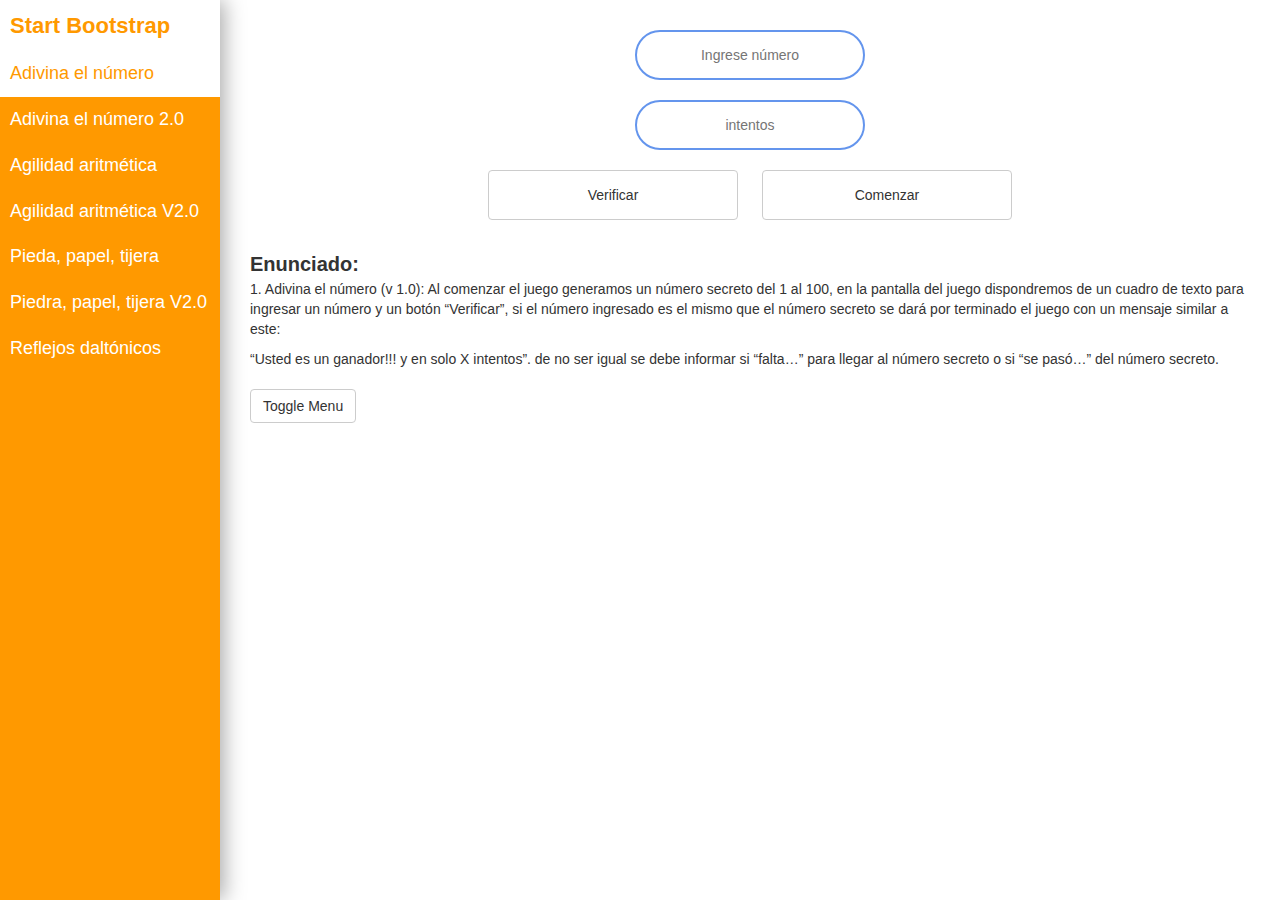
==== adivinaElNumero.html @ bc104cb0 "TPLAB4 - Sidebar games" ====
<!DOCTYPE html>
<html lang="en">
    <head>
        <meta charset="utf-8">
        <meta http-equiv="X-UA-Compatible" content="IE=edge">
        <meta name="viewport" content="width=device-width, initial-scale=1">
        <meta name="description" content="">
        <meta name="author" content="">

        <title>Simple Sidebar - Start Bootstrap Template</title>

        <link href="css/bootstrap.min.css" rel="stylesheet">
        <link href="css/simple-sidebar.css" rel="stylesheet">
    </head>

    <body>

        <div id="wrapper">
            <!-- Sidebar -->
            <div id="sidebar-wrapper">
                <span class=items-content>
                    <ul class="sidebar-nav">
                        <li class="sidebar-brand title"> <a href="index.html"> Start Bootstrap </a> </li>

                        <li> <a class="active" href="adivinaElNumero.html"> Adivina el número </a> </li>

                        <li> <a href="adivinaElNumero2.html"> Adivina el número 2.0 </a> </li>

                        <li> <a href="agilidadAritmetica.html"> Agilidad aritmética </a> </li>

                        <li> <a href="agilidadAritmetica2.html"> Agilidad aritmética V2.0 </a> </li>

                        <li> <a href="piedraPapelTijera.html"> Pieda, papel, tijera </a> </li>

                        <li> <a href="piedraPapelTijera2.html"> Piedra, papel, tijera V2.0 </a> </li>

                        <li> <a href="reflejosDaltonicos.html"> Reflejos daltónicos </a></li>
                    </ul>
                </span>
            </div>

            <!-- Page Content -->
            <div id="sidebar-content" class="">
                <div class="game-content">
                    <div class=data-input-wrapper>
                        <form id="FormIngreso">
                            <span class="input-text">
                                <input type="text"  placeholder="Ingrese número" id="numero" class="number">
                            </span>
                            <span class="input-text">
                                <input type="text"  placeholder="intentos" readonly id="intentos" class="intent">
                            </span>
                        </form>
                    </div>

                    <div class="buttons-wrapper">
                        <span class=button>
                            <button class="MiBotonUTN verify-button btn btn-default">Verificar</button>
                        </span>
                        <span class="button">
                            <button class="MiBotonUTN start-button btn btn-default">Comenzar</button>
                        </span>
                    </div>

                </div>

                <div class="game-rules">
                    <span class="title">Enunciado:</span>
                    <span class=text-content>
                        <p class="text">
                            1.  Adivina el número (v 1.0):
                            Al comenzar el juego generamos un número secreto del 1 al 100, en la pantalla del juego dispondremos de un cuadro de texto para ingresar un número y un botón “Verificar”, si el número ingresado es el mismo que el número secreto se dará por terminado el juego con un mensaje similar a este: 
                        </p>
                        <p>
                            “Usted es un ganador!!! y en solo X intentos”.
                            de no ser igual se debe informar si 
                            “falta…”  para llegar al número secreto  o si 
                            “se pasó…”  del número secreto.
                        </p>
                    </span>
                </div>

    			<div class="game-actions">
                    <span class="actions-content">
                        <a href="#menu-toggle" class="btn btn-default" id="menu-toggle">Toggle Menu</a>
                    </span>
    			</div>
            </div>
        </div>

        <script src="js/jquery.js"></script>
        <script src="js/bootstrap.min.js"></script>
        <script type="text/javascript" src="js/adivinaElNumero.js"></script>

        <script>
        $("#menu-toggle").click(function(e) {
            e.preventDefault();
            $("#wrapper").toggleClass("toggled");
        });
        </script>

    </body>
</html>
---- css/simple-sidebar.css ----
html, body, #wrapper, #sidebar-wrapper, #sidebar-content{
    height: 100%;
}

#wrapper{
    display: table;
    width: 100%;
}

#wrapper.toggled #sidebar-wrapper{
    display: none !important;
    margin-left: 100px;
}

#sidebar-wrapper{
    display: table-cell;
    width: 15%;
    min-width: 220px;
    font-size: 20px;
    vertical-align: top;
    background: #FF9900;
    box-shadow: 4px 0px 20px #aaa;
}

#sidebar-wrapper .items-content {
    display: block;
}


#sidebar-wrapper .items-content ul {
    padding: 0px;
    margin: 0px;
    font-size: 18px;
}

#sidebar-wrapper .items-content ul li {
    list-style-type: none;
}

#sidebar-wrapper .items-content ul li a{
    display: block;
    padding: 10px;
    color: white;
}

#sidebar-wrapper .items-content ul li a:hover, .active{
    background: white;
    text-decoration: none !important;
    color: #FF9900 !important;
}

#sidebar-wrapper .items-content ul li.title{
    font-size: 22px;
    font-weight: bold;
}

#sidebar-content{
    display: table-cell;
}

.game-content{
    padding: 10px;
}

.game-content .data-input-wrapper{
    display: table;
    width: 100%;
}

.game-content .data-input-wrapper .input-text{
    display: block;
    margin: 20px 10px;
    text-align: center;
}

.game-content .data-input-wrapper .input-text input{
    height: 50px;
    width: 230px;
    text-align: center;
    border-radius: 30px;
    border: 2px solid;
    border-color: cornflowerblue;
}

.game-content .data-input-wrapper .reset{
    text-align: end;
    display: block;
    margin: 30px 10px;
}

.game-content .data-input-wrapper .reset button {
    width: 231px;
    height: 40px;
}

.game-content .data-input-wrapper .machine-content, .user-content {
    display: block;
    text-align: center;
}

.game-content .data-input-wrapper .machine-content {
    margin: 10px 0px 40px 0px;
}

.game-content .data-input-wrapper .machine-content .results-content {
    position: absolute;
    right: 0px;
    top: 2px;
}

.game-content .data-input-wrapper .machine-content .results-content p {
    width: 131px;
    text-align: left;
    display: inline-block;
    font-size: 25px;
    font-style: italic;
    margin-right: 10px;
}

.game-content .data-input-wrapper .machine-content .image {
    display: block;
} 

.game-content .data-input-wrapper .user-content .image:hover {
    -webkit-transform:scale(1.25); /* Safari and Chrome */
    -moz-transform:scale(1.25); /* Firefox */
    -ms-transform:scale(1.25); /* IE 9 */
    -o-transform:scale(1.25); /* Opera */
     transform:scale(1.25);
} 

.game-content .data-input-wrapper .image {
    display: inline-block;
    margin: 0px 15px;
}

.game-content .data-input-wrapper .image img {
    width: 200px;
}


.game-content .buttons-wrapper {
    text-align: center;
}

.game-content .buttons-wrapper .button {
    display: inline-block;
}

.game-content .buttons-wrapper .button button {
    width: 250px;
    height: 50px;
    margin: 0px 10px;   
}

.game-content .buttons-color-wrapper {
    display: block;
    text-align: center;
}

.game-content .buttons-color-wrapper button {
    width: 190px;
    height: 42px;
    color: white;
    font-weight: bold;
    border-radius: 7px;
    box-shadow: 5px 5px 7px #aaa;
    margin: 10px 10px;
}

.game-content .buttons-color-wrapper button:hover {
    -webkit-transform:scale(1.15); /* Safari and Chrome */
    -moz-transform:scale(1.15); /* Firefox */
    -ms-transform:scale(1.15); /* IE 9 */
    -o-transform:scale(1.15); /* Opera */
     transform:scale(1.15);
}

.game-rules {
    margin: 20px 30px;
}

.game-rules .title {
    font-size: 20px;
    font-weight: bold;
}

.game-rules .text-content {
    display: block;
}

.game-actions .actions-content {
    display: block;
    margin: 10px 30px;
}

.game-wrapper {
    display: table;
    width: 100%;
}

.game-wrapper .game-descriptions {    
    display: table-cell;
    width: 50%;
    vertical-align: top;
}

.game-wrapper .game-animations {
    display: table-cell;
    width: 50%;
    vertical-align: middle;
    text-align: center;
}

.game-wrapper .game-animations .animations-image {
    display: block;
    padding: 10px;
}


.game-wrapper .game-animations .animations-image p {
    font-size: 30px;
    font-weight: bold;
    font-style: italic;
}

.game-wrapper .game-animations .animations-image .image{
    width: 70%;
    max-width: 450px;
    border-radius: 100%;
}
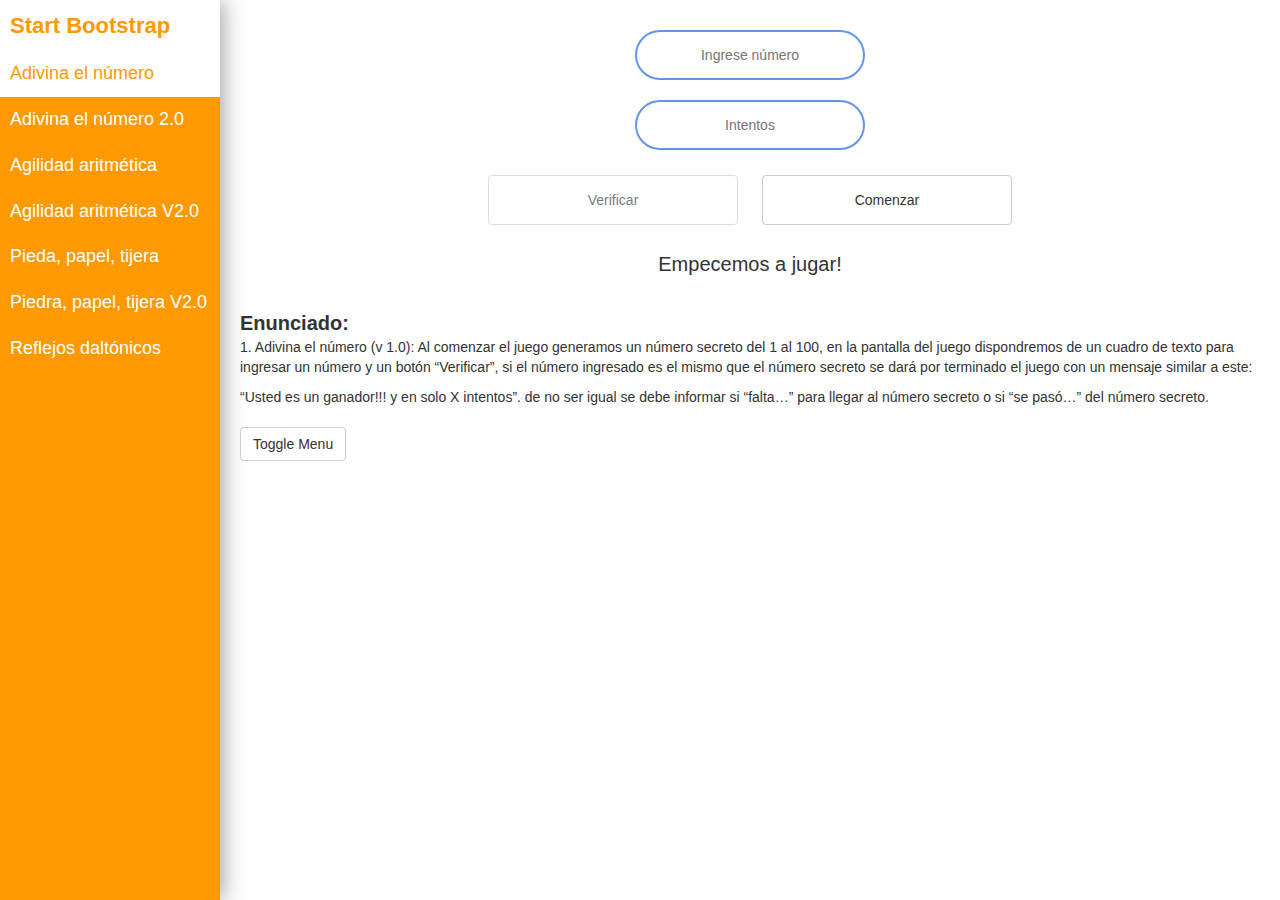
==== commit 7d1d60f4: "TPLAB4 - Refactor y fixes" ====
--- a/adivinaElNumero.html
+++ b/adivinaElNumero.html
@@ -48,20 +48,28 @@
                                 <input type="text"  placeholder="Ingrese número" id="numero" class="number">
                             </span>
                             <span class="input-text">
-                                <input type="text"  placeholder="intentos" readonly id="intentos" class="intent">
+                                <input type="text"  placeholder="Intentos" readonly id="intentos" class="intent">
                             </span>
                         </form>
                     </div>
 
                     <div class="buttons-wrapper">
-                        <span class=button>
-                            <button class="MiBotonUTN verify-button btn btn-default">Verificar</button>
+                        <span class="button">
+                            <button class="MiBotonUTN verify-button btn btn-default" disabled="true">Verificar</button>
                         </span>
                         <span class="button">
-                            <button class="MiBotonUTN start-button btn btn-default">Comenzar</button>
+                            <button class="MiBotonUTN start-button btn btn-default" >Comenzar</button>
                         </span>
                     </div>
 
+                    <div class="message-content">
+                        <span class="user-message"> Empecemos a jugar! </span>                    
+                    </div>
+                </div>
+
+                <div class="game-test" style="display:none">
+                    <span class="text">Value: </span>
+                    <span class="value"> </span>
                 </div>
 
                 <div class="game-rules">
--- a/css/simple-sidebar.css
+++ b/css/simple-sidebar.css
@@ -56,6 +56,7 @@
 
 #sidebar-content{
     display: table-cell;
+    padding: 0px 20px;
 }
 
 .game-content{
@@ -85,7 +86,7 @@
 .game-content .data-input-wrapper .reset{
     text-align: end;
     display: block;
-    margin: 30px 10px;
+    margin: 0px 10px;
 }
 
 .game-content .data-input-wrapper .reset button {
@@ -150,7 +151,7 @@
 .game-content .buttons-wrapper .button button {
     width: 250px;
     height: 50px;
-    margin: 0px 10px;   
+    margin: 5px 10px;   
 }
 
 .game-content .buttons-color-wrapper {
@@ -176,8 +177,26 @@
      transform:scale(1.15);
 }
 
+.game-content .message-content {
+    display: block;
+    text-align: center;
+    margin-top: 20px;
+    font-size: 20px;
+}
+
+.game-test {
+    display: block;
+    color: white;
+    background: #CCC;
+    padding: 10px;
+    font-weight: bold;
+    font-size: 16px;
+    border-radius: 10px;
+    margin: 10px 0px;
+}
+
 .game-rules {
-    margin: 20px 30px;
+    margin: 20px 0px;
 }
 
 .game-rules .title {
@@ -191,7 +210,7 @@
 
 .game-actions .actions-content {
     display: block;
-    margin: 10px 30px;
+    margin: 10px 0px;
 }
 
 .game-wrapper {
